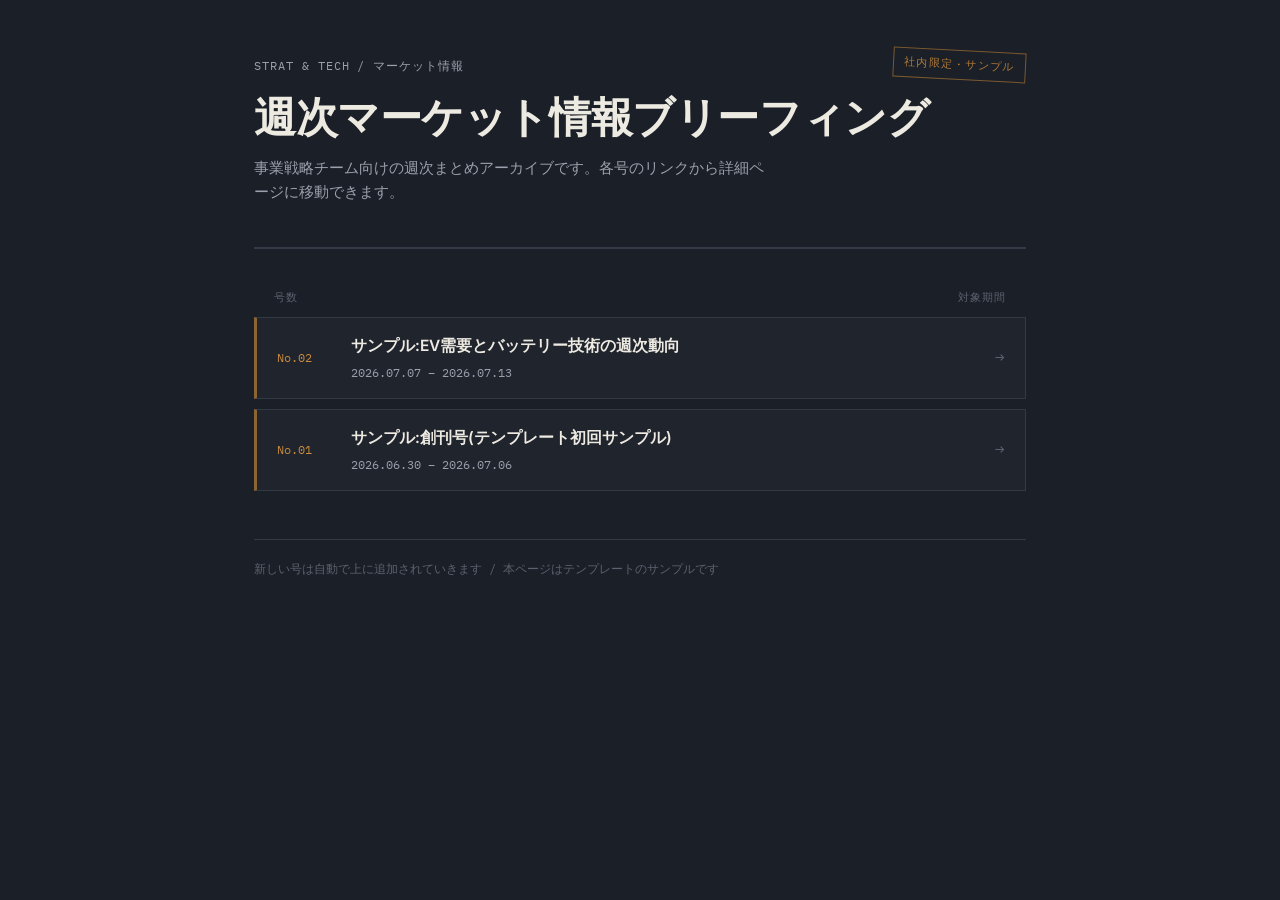
==== index.html @ c2894386 "Add files via upload" ====
<!DOCTYPE html>
<html lang="ja">
<head>
<meta charset="UTF-8">
<meta name="viewport" content="width=device-width, initial-scale=1.0">
<title>マーケット情報ブリーフィング — アーカイブ</title>
<style>
  @import url('https://fonts.googleapis.com/css2?family=Source+Serif+4:wght@400;600;700&family=IBM+Plex+Mono:wght@400;500&family=Inter:wght@400;500;600&display=swap');

  :root{
    --bg: #1B1F27;
    --bg-panel: #20242D;
    --bg-panel-hover: #262B35;
    --text: #EDEAE2;
    --text-dim: #9AA0AC;
    --text-faint: #5B616E;
    --accent: #C98A3D;
    --accent-dim: #8C6432;
    --rule: #343A45;
  }

  *{ box-sizing:border-box; }

  body{
    margin:0;
    background:var(--bg);
    color:var(--text);
    font-family:'Inter', -apple-system, sans-serif;
    line-height:1.6;
    -webkit-font-smoothing:antialiased;
  }

  .wrap{
    max-width:820px;
    margin:0 auto;
    padding:56px 24px 96px;
  }

  .masthead{
    position:relative;
    border-bottom:2px solid var(--rule);
    padding-bottom:28px;
    margin-bottom:40px;
  }

  .stamp{
    position:absolute;
    top:-6px;
    right:0;
    border:1px solid var(--accent-dim);
    color:var(--accent);
    font-family:'IBM Plex Mono', monospace;
    font-size:11px;
    letter-spacing:0.12em;
    padding:5px 10px;
    transform:rotate(3deg);
    opacity:0.85;
  }

  .eyebrow{
    font-family:'IBM Plex Mono', monospace;
    font-size:12px;
    letter-spacing:0.08em;
    color:var(--text-dim);
    text-transform:uppercase;
    margin-bottom:18px;
  }

  h1{
    font-family:'Source Serif 4', serif;
    font-weight:700;
    font-size:clamp(30px, 5vw, 42px);
    line-height:1.15;
    margin:0 0 10px;
    letter-spacing:-0.01em;
  }

  .subtitle{
    font-size:15px;
    color:var(--text-dim);
    max-width:520px;
  }

  .list-head{
    display:flex;
    justify-content:space-between;
    align-items:baseline;
    font-family:'IBM Plex Mono', monospace;
    font-size:11px;
    letter-spacing:0.1em;
    color:var(--text-faint);
    text-transform:uppercase;
    padding:0 20px 10px;
  }

  .issue-list{
    display:flex;
    flex-direction:column;
    gap:10px;
  }

  .issue{
    display:flex;
    align-items:center;
    gap:18px;
    background:var(--bg-panel);
    border:1px solid var(--rule);
    border-left:3px solid var(--accent-dim);
    padding:16px 20px;
    text-decoration:none;
    color:inherit;
    transition:border-color .15s ease, background .15s ease, transform .1s ease;
  }

  .issue:hover{
    border-left-color:var(--accent);
    background:var(--bg-panel-hover);
    transform:translateX(2px);
  }

  .issue-no{
    font-family:'IBM Plex Mono', monospace;
    font-size:12px;
    color:var(--accent);
    width:56px;
    flex-shrink:0;
  }

  .issue-main{ flex:1; min-width:0; }

  .issue-title{
    font-weight:600;
    font-size:15.5px;
    margin-bottom:4px;
  }

  .issue-range{
    font-family:'IBM Plex Mono', monospace;
    font-size:12px;
    color:var(--text-dim);
  }

  .issue-arrow{
    font-family:'IBM Plex Mono', monospace;
    color:var(--text-faint);
    font-size:16px;
  }

  footer{
    border-top:1px solid var(--rule);
    margin-top:48px;
    padding-top:20px;
    font-family:'IBM Plex Mono', monospace;
    font-size:11.5px;
    color:var(--text-faint);
  }

  @media (max-width:560px){
    .wrap{ padding:36px 18px 72px; }
    .stamp{ position:static; display:inline-block; margin-bottom:16px; transform:none; }
    .issue{ flex-wrap:wrap; }
  }
</style>
</head>
<body>
<div class="wrap">

  <div class="masthead">
    <div class="stamp">社内限定・サンプル</div>
    <div class="eyebrow">Strat &amp; Tech / マーケット情報</div>
    <h1>週次マーケット情報ブリーフィング</h1>
    <p class="subtitle">事業戦略チーム向けの週次まとめアーカイブです。各号のリンクから詳細ページに移動できます。</p>
  </div>

  <div class="list-head">
    <span>号数</span>
    <span>対象期間</span>
  </div>

  <div class="issue-list">
    <a class="issue" href="pages/2026-07-13.html">
      <span class="issue-no">No.02</span>
      <span class="issue-main">
        <div class="issue-title">サンプル:EV需要とバッテリー技術の週次動向</div>
        <div class="issue-range">2026.07.07 – 2026.07.13</div>
      </span>
      <span class="issue-arrow">→</span>
    </a>
    <a class="issue" href="pages/2026-07-06.html">
      <span class="issue-no">No.01</span>
      <span class="issue-main">
        <div class="issue-title">サンプル:創刊号(テンプレート初回サンプル)</div>
        <div class="issue-range">2026.06.30 – 2026.07.06</div>
      </span>
      <span class="issue-arrow">→</span>
    </a>
  </div>

  <footer>
    新しい号は自動で上に追加されていきます / 本ページはテンプレートのサンプルです
  </footer>

</div>
</body>
</html>
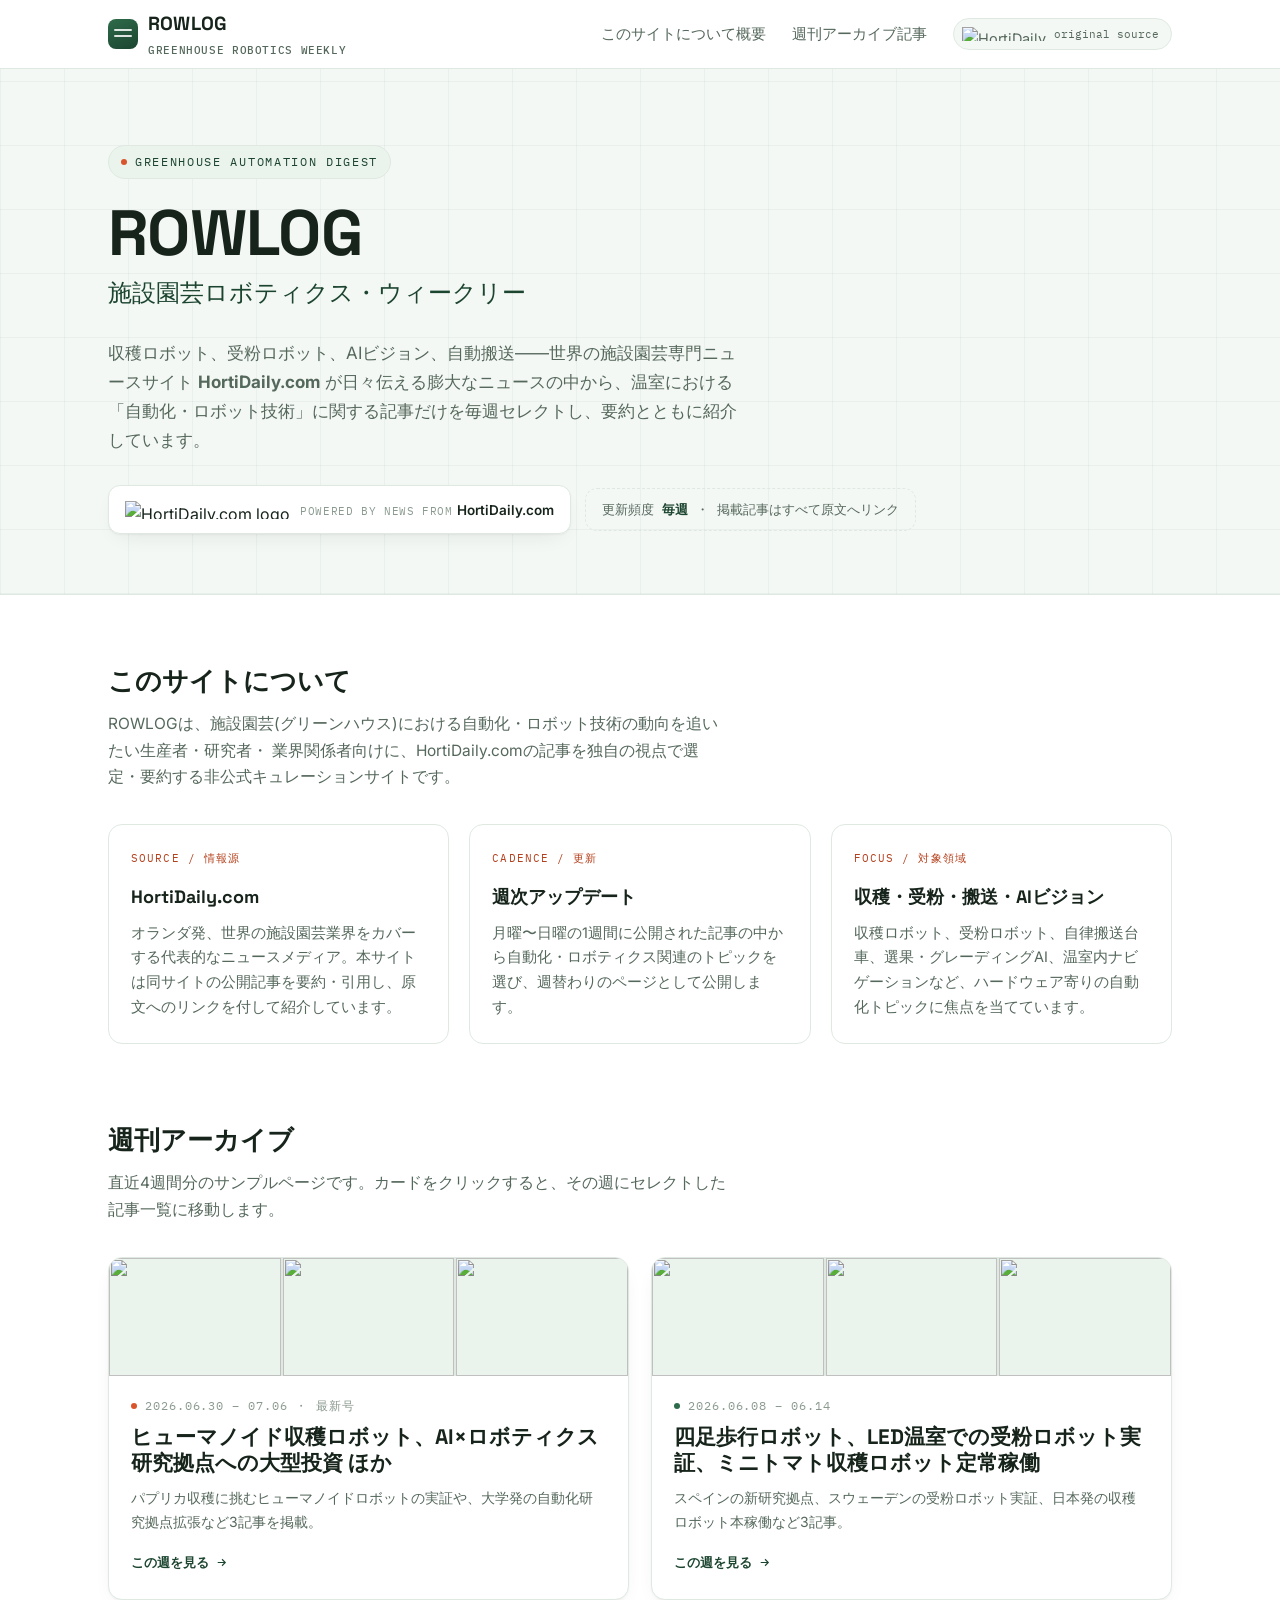
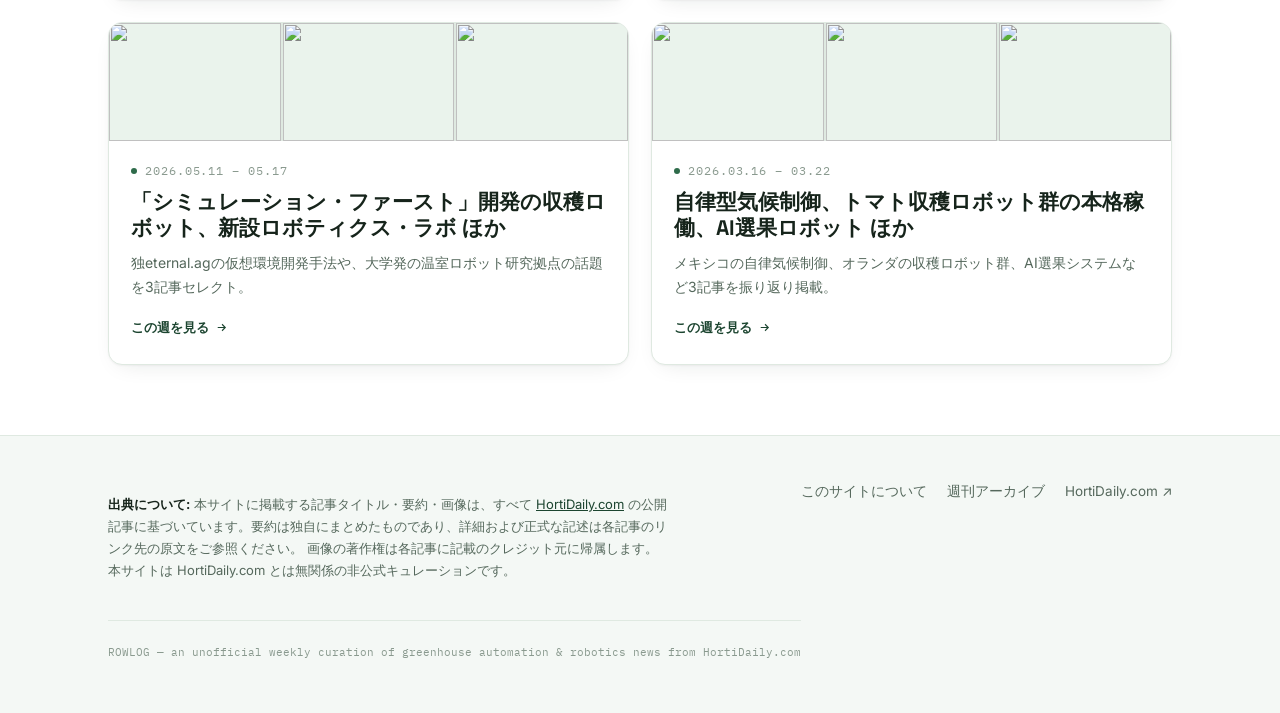
==== commit 12c64d58: "Add files via upload" ====
--- a/index.html
+++ b/index.html
@@ -3,203 +3,169 @@
 <head>
 <meta charset="UTF-8">
 <meta name="viewport" content="width=device-width, initial-scale=1.0">
-<title>マーケット情報ブリーフィング — アーカイブ</title>
-<style>
-  @import url('https://fonts.googleapis.com/css2?family=Source+Serif+4:wght@400;600;700&family=IBM+Plex+Mono:wght@400;500&family=Inter:wght@400;500;600&display=swap');
-
-  :root{
-    --bg: #1B1F27;
-    --bg-panel: #20242D;
-    --bg-panel-hover: #262B35;
-    --text: #EDEAE2;
-    --text-dim: #9AA0AC;
-    --text-faint: #5B616E;
-    --accent: #C98A3D;
-    --accent-dim: #8C6432;
-    --rule: #343A45;
-  }
-
-  *{ box-sizing:border-box; }
-
-  body{
-    margin:0;
-    background:var(--bg);
-    color:var(--text);
-    font-family:'Inter', -apple-system, sans-serif;
-    line-height:1.6;
-    -webkit-font-smoothing:antialiased;
-  }
-
-  .wrap{
-    max-width:820px;
-    margin:0 auto;
-    padding:56px 24px 96px;
-  }
-
-  .masthead{
-    position:relative;
-    border-bottom:2px solid var(--rule);
-    padding-bottom:28px;
-    margin-bottom:40px;
-  }
-
-  .stamp{
-    position:absolute;
-    top:-6px;
-    right:0;
-    border:1px solid var(--accent-dim);
-    color:var(--accent);
-    font-family:'IBM Plex Mono', monospace;
-    font-size:11px;
-    letter-spacing:0.12em;
-    padding:5px 10px;
-    transform:rotate(3deg);
-    opacity:0.85;
-  }
-
-  .eyebrow{
-    font-family:'IBM Plex Mono', monospace;
-    font-size:12px;
-    letter-spacing:0.08em;
-    color:var(--text-dim);
-    text-transform:uppercase;
-    margin-bottom:18px;
-  }
-
-  h1{
-    font-family:'Source Serif 4', serif;
-    font-weight:700;
-    font-size:clamp(30px, 5vw, 42px);
-    line-height:1.15;
-    margin:0 0 10px;
-    letter-spacing:-0.01em;
-  }
-
-  .subtitle{
-    font-size:15px;
-    color:var(--text-dim);
-    max-width:520px;
-  }
-
-  .list-head{
-    display:flex;
-    justify-content:space-between;
-    align-items:baseline;
-    font-family:'IBM Plex Mono', monospace;
-    font-size:11px;
-    letter-spacing:0.1em;
-    color:var(--text-faint);
-    text-transform:uppercase;
-    padding:0 20px 10px;
-  }
-
-  .issue-list{
-    display:flex;
-    flex-direction:column;
-    gap:10px;
-  }
-
-  .issue{
-    display:flex;
-    align-items:center;
-    gap:18px;
-    background:var(--bg-panel);
-    border:1px solid var(--rule);
-    border-left:3px solid var(--accent-dim);
-    padding:16px 20px;
-    text-decoration:none;
-    color:inherit;
-    transition:border-color .15s ease, background .15s ease, transform .1s ease;
-  }
-
-  .issue:hover{
-    border-left-color:var(--accent);
-    background:var(--bg-panel-hover);
-    transform:translateX(2px);
-  }
-
-  .issue-no{
-    font-family:'IBM Plex Mono', monospace;
-    font-size:12px;
-    color:var(--accent);
-    width:56px;
-    flex-shrink:0;
-  }
-
-  .issue-main{ flex:1; min-width:0; }
-
-  .issue-title{
-    font-weight:600;
-    font-size:15.5px;
-    margin-bottom:4px;
-  }
-
-  .issue-range{
-    font-family:'IBM Plex Mono', monospace;
-    font-size:12px;
-    color:var(--text-dim);
-  }
-
-  .issue-arrow{
-    font-family:'IBM Plex Mono', monospace;
-    color:var(--text-faint);
-    font-size:16px;
-  }
-
-  footer{
-    border-top:1px solid var(--rule);
-    margin-top:48px;
-    padding-top:20px;
-    font-family:'IBM Plex Mono', monospace;
-    font-size:11.5px;
-    color:var(--text-faint);
-  }
-
-  @media (max-width:560px){
-    .wrap{ padding:36px 18px 72px; }
-    .stamp{ position:static; display:inline-block; margin-bottom:16px; transform:none; }
-    .issue{ flex-wrap:wrap; }
-  }
-</style>
+<title>ROWLOG — 温室ロボティクス ウィークリー | HortiDaily発 施設園芸オートメーション キュレーション</title>
+<meta name="description" content="世界の施設園芸ニュースサイト HortiDaily.com が伝える収穫ロボット・受粉ロボット・AIビジョンなど、温室の自動化とロボット技術に関するニュースだけを毎週セレクトして紹介するキュレーションサイトです。">
+<link rel="preconnect" href="https://fonts.googleapis.com">
+<link rel="preconnect" href="https://fonts.gstatic.com" crossorigin>
+<link href="https://fonts.googleapis.com/css2?family=Space+Grotesk:wght@500;700&family=Inter:wght@400;500;600&family=IBM+Plex+Mono:wght@500;600&display=swap" rel="stylesheet">
+<link rel="stylesheet" href="style.css">
 </head>
 <body>
-<div class="wrap">
 
-  <div class="masthead">
-    <div class="stamp">社内限定・サンプル</div>
-    <div class="eyebrow">Strat &amp; Tech / マーケット情報</div>
-    <h1>週次マーケット情報ブリーフィング</h1>
-    <p class="subtitle">事業戦略チーム向けの週次まとめアーカイブです。各号のリンクから詳細ページに移動できます。</p>
+<header class="site-nav">
+  <div class="wrap">
+    <a class="brand" href="index.html">
+      <span class="brand-mark" aria-hidden="true"></span>
+      <span>ROWLOG<small>Greenhouse Robotics Weekly</small></span>
+    </a>
+    <nav class="nav-links">
+      <a href="#about"><span class="full">このサイトについて</span><span aria-hidden="true" class="mobile-only">概要</span></a>
+      <a href="#archive"><span class="full">週刊アーカイブ</span><span aria-hidden="true" class="mobile-only">記事</span></a>
+      <a class="src-badge" href="https://www.hortidaily.com/" target="_blank" rel="noopener">
+        <img src="https://www.hortidaily.com/dist/img/hd-com/logo.svg" alt="HortiDaily">
+        <span>original source</span>
+      </a>
+    </nav>
   </div>
+</header>
 
-  <div class="list-head">
-    <span>号数</span>
-    <span>対象期間</span>
+<section class="hero">
+  <div class="wrap">
+    <span class="eyebrow">Greenhouse Automation Digest</span>
+    <h1>ROWLOG</h1>
+    <p class="h1-sub">施設園芸ロボティクス・ウィークリー</p>
+    <p class="lede">
+      収穫ロボット、受粉ロボット、AIビジョン、自動搬送——世界の施設園芸専門ニュースサイト
+      <strong>HortiDaily.com</strong> が日々伝える膨大なニュースの中から、温室における
+      「自動化・ロボット技術」に関する記事だけを毎週セレクトし、要約とともに紹介しています。
+    </p>
+    <div class="hero-meta">
+      <a class="source-pill" href="https://www.hortidaily.com/" target="_blank" rel="noopener">
+        <img src="https://www.hortidaily.com/dist/img/hd-com/logo.svg" alt="HortiDaily.com logo">
+        <span>
+          <span class="l1">Powered by news from</span>
+          <span class="l2">HortiDaily.com</span>
+        </span>
+      </a>
+      <span class="cadence-pill">更新頻度 <b>毎週</b> ・ 掲載記事はすべて原文へリンク</span>
+    </div>
   </div>
+</section>
 
-  <div class="issue-list">
-    <a class="issue" href="pages/2026-07-13.html">
-      <span class="issue-no">No.02</span>
-      <span class="issue-main">
-        <div class="issue-title">サンプル:EV需要とバッテリー技術の週次動向</div>
-        <div class="issue-range">2026.07.07 – 2026.07.13</div>
-      </span>
-      <span class="issue-arrow">→</span>
-    </a>
-    <a class="issue" href="pages/2026-07-06.html">
-      <span class="issue-no">No.01</span>
-      <span class="issue-main">
-        <div class="issue-title">サンプル:創刊号(テンプレート初回サンプル)</div>
-        <div class="issue-range">2026.06.30 – 2026.07.06</div>
-      </span>
-      <span class="issue-arrow">→</span>
-    </a>
+<section class="about" id="about">
+  <div class="wrap">
+    <h2>このサイトについて</h2>
+    <p class="section-intro">
+      ROWLOGは、施設園芸(グリーンハウス)における自動化・ロボット技術の動向を追いたい生産者・研究者・
+      業界関係者向けに、HortiDaily.comの記事を独自の視点で選定・要約する非公式キュレーションサイトです。
+    </p>
+    <div class="feature-grid">
+      <div class="feature-card">
+        <span class="tag">Source / 情報源</span>
+        <h3>HortiDaily.com</h3>
+        <p>オランダ発、世界の施設園芸業界をカバーする代表的なニュースメディア。本サイトは同サイトの公開記事を要約・引用し、原文へのリンクを付して紹介しています。</p>
+      </div>
+      <div class="feature-card">
+        <span class="tag">Cadence / 更新</span>
+        <h3>週次アップデート</h3>
+        <p>月曜〜日曜の1週間に公開された記事の中から自動化・ロボティクス関連のトピックを選び、週替わりのページとして公開します。</p>
+      </div>
+      <div class="feature-card">
+        <span class="tag">Focus / 対象領域</span>
+        <h3>収穫・受粉・搬送・AIビジョン</h3>
+        <p>収穫ロボット、受粉ロボット、自律搬送台車、選果・グレーディングAI、温室内ナビゲーションなど、ハードウェア寄りの自動化トピックに焦点を当てています。</p>
+      </div>
+    </div>
   </div>
+</section>
 
-  <footer>
-    新しい号は自動で上に追加されていきます / 本ページはテンプレートのサンプルです
-  </footer>
+<section class="archive" id="archive">
+  <div class="wrap">
+    <h2>週刊アーカイブ</h2>
+    <p class="section-intro">直近4週間分のサンプルページです。カードをクリックすると、その週にセレクトした記事一覧に移動します。</p>
 
-</div>
+    <div class="week-grid">
+
+      <a class="week-card is-latest" href="pages/2026-06-30.html">
+        <div class="thumbstrip">
+          <img src="https://www.hortidaily.com/remote/https/agfstorage.blob.core.windows.net/misc/GN_nl/2026/07/03/HumanoidRobotHarvestHousemetJohn.jpeg?preset=ContentCustom" alt="" loading="lazy">
+          <img src="https://www.hortidaily.com/remote/https/agfstorage.blob.core.windows.net/misc/HD_com/2026/06/26/BL1.jpg?preset=ContentFullSmall" alt="" loading="lazy">
+          <img src="https://www.hortidaily.com/remote/https/agfstorage.blob.core.windows.net/misc/HD_com/2026/06/12/WVU.jpg?preset=ContentFullSmall" alt="" loading="lazy">
+        </div>
+        <div class="wc-body">
+          <span class="wc-label"><span class="dot"></span>2026.06.30 – 07.06 ・ 最新号</span>
+          <h3>ヒューマノイド収穫ロボット、AI×ロボティクス研究拠点への大型投資 ほか</h3>
+          <p>パプリカ収穫に挑むヒューマノイドロボットの実証や、大学発の自動化研究拠点拡張など3記事を掲載。</p>
+          <span class="wc-cta">この週を見る <svg viewBox="0 0 24 24" fill="none" stroke="currentColor" stroke-width="2"><path d="M5 12h14M13 6l6 6-6 6"/></svg></span>
+        </div>
+      </a>
+
+      <a class="week-card" href="pages/2026-06-08.html">
+        <div class="thumbstrip">
+          <img src="https://www.hortidaily.com/remote/https/agfstorage.blob.core.windows.net/misc/StockPhotos/Greenhouses/GreenHouse_FP_img_0075.jpg?preset=OgImage" alt="" loading="lazy">
+          <img src="https://www.hortidaily.com/remote/https/agfstorage.blob.core.windows.net/misc/HD_com/2026/06/04/robot2.jpg?preset=ContentFullSmall" alt="" loading="lazy">
+          <img src="https://www.hortidaily.com/remote/https/agfstorage.blob.core.windows.net/misc/HD_com/2026/06/01/tokuiten-harvest-robot-greenhouse.jpg?preset=ContentFullSmall" alt="" loading="lazy">
+        </div>
+        <div class="wc-body">
+          <span class="wc-label"><span class="dot"></span>2026.06.08 – 06.14</span>
+          <h3>四足歩行ロボット、LED温室での受粉ロボット実証、ミニトマト収穫ロボット定常稼働</h3>
+          <p>スペインの新研究拠点、スウェーデンの受粉ロボット実証、日本発の収穫ロボット本稼働など3記事。</p>
+          <span class="wc-cta">この週を見る <svg viewBox="0 0 24 24" fill="none" stroke="currentColor" stroke-width="2"><path d="M5 12h14M13 6l6 6-6 6"/></svg></span>
+        </div>
+      </a>
+
+      <a class="week-card" href="pages/2026-05-11.html">
+        <div class="thumbstrip">
+          <img src="https://www.hortidaily.com/remote/https/agfstorage.blob.core.windows.net/misc/HD_com/2026/05/12/harvester.jpg?preset=ContentFullSmall" alt="" loading="lazy">
+          <img src="https://www.hortidaily.com/remote/https/agfstorage.blob.core.windows.net/misc/HD_com/2026/04/01/BL.jpg?preset=SidebarArticleSmall" alt="" loading="lazy">
+          <img src="https://www.hortidaily.com/remote/https/agfstorage.blob.core.windows.net/misc/HD_com/2026/04/07/wur.jpg?preset=SidebarArticleSmall" alt="" loading="lazy">
+        </div>
+        <div class="wc-body">
+          <span class="wc-label"><span class="dot"></span>2026.05.11 – 05.17</span>
+          <h3>「シミュレーション・ファースト」開発の収穫ロボット、新設ロボティクス・ラボ ほか</h3>
+          <p>独eternal.agの仮想環境開発手法や、大学発の温室ロボット研究拠点の話題を3記事セレクト。</p>
+          <span class="wc-cta">この週を見る <svg viewBox="0 0 24 24" fill="none" stroke="currentColor" stroke-width="2"><path d="M5 12h14M13 6l6 6-6 6"/></svg></span>
+        </div>
+      </a>
+
+      <a class="week-card" href="pages/2026-03-16.html">
+        <div class="thumbstrip">
+          <img src="https://www.hortidaily.com/remote/https/agfstorage.blob.core.windows.net/misc/HD_com/2026/03/20/K.png?preset=SidebarArticleSmall" alt="" loading="lazy">
+          <img src="https://www.hortidaily.com/remote/https/agfstorage.blob.core.windows.net/misc/HD_com/2023/04/19/four.jpg?preset=ContentCustom" alt="" loading="lazy">
+          <img src="https://www.hortidaily.com/remote/https/agfstorage.blob.core.windows.net/misc/FP_com/2025/06/13/131-8.jpg?preset=ContentFullSmall" alt="" loading="lazy">
+        </div>
+        <div class="wc-body">
+          <span class="wc-label"><span class="dot"></span>2026.03.16 – 03.22</span>
+          <h3>自律型気候制御、トマト収穫ロボット群の本格稼働、AI選果ロボット ほか</h3>
+          <p>メキシコの自律気候制御、オランダの収穫ロボット群、AI選果システムなど3記事を振り返り掲載。</p>
+          <span class="wc-cta">この週を見る <svg viewBox="0 0 24 24" fill="none" stroke="currentColor" stroke-width="2"><path d="M5 12h14M13 6l6 6-6 6"/></svg></span>
+        </div>
+      </a>
+
+    </div>
+  </div>
+</section>
+
+<footer class="site-footer">
+  <div class="wrap-outer">
+  <div class="wrap">
+    <p class="footer-note">
+      <strong>出典について:</strong> 本サイトに掲載する記事タイトル・要約・画像は、すべて
+      <a href="https://www.hortidaily.com/" target="_blank" rel="noopener" style="color:var(--green-deep);">HortiDaily.com</a>
+      の公開記事に基づいています。要約は独自にまとめたものであり、詳細および正式な記述は各記事のリンク先の原文をご参照ください。
+      画像の著作権は各記事に記載のクレジット元に帰属します。本サイトは HortiDaily.com とは無関係の非公式キュレーションです。
+    </p>
+    <div class="footer-links">
+      <a href="#about">このサイトについて</a>
+      <a href="#archive">週刊アーカイブ</a>
+      <a href="https://www.hortidaily.com/" target="_blank" rel="noopener">HortiDaily.com ↗</a>
+    </div>
+  </div>
+  <div class="wrap">
+    <p class="copyright">ROWLOG — an unofficial weekly curation of greenhouse automation &amp; robotics news from HortiDaily.com</p>
+  </div>
+  </div>
+</footer>
+
 </body>
 </html>
--- a/style.css
+++ b/style.css
@@ -0,0 +1,339 @@
+/* ==========================================================================
+   ROWLOG — 温室ロボティクス ウィークリー
+   Design tokens
+   ========================================================================== */
+:root{
+  --bg:            #ffffff;
+  --bg-soft:       #f4f8f5;
+  --glass:         #eaf3ec;
+  --line:          #dfe9e1;
+  --ink:           #16241b;
+  --ink-soft:      #55685c;
+  --ink-faint:     #8a9a8f;
+  --green:         #2e6b4a;
+  --green-deep:    #1c4530;
+  --harvest:       #d9542a;
+  --harvest-deep:  #b5401d;
+
+  --font-display: 'Space Grotesk', 'Hiragino Sans', sans-serif;
+  --font-body:    'Inter', 'Hiragino Sans', sans-serif;
+  --font-mono:    'IBM Plex Mono', monospace;
+
+  --radius: 14px;
+  --shadow: 0 1px 2px rgba(22,36,27,.04), 0 8px 24px -12px rgba(22,36,27,.14);
+  --shadow-hover: 0 1px 2px rgba(22,36,27,.05), 0 18px 36px -14px rgba(22,36,27,.22);
+}
+
+*{box-sizing:border-box;}
+html{scroll-behavior:smooth;}
+body{
+  margin:0;
+  background:var(--bg);
+  color:var(--ink);
+  font-family:var(--font-body);
+  font-size:16px;
+  line-height:1.7;
+  -webkit-font-smoothing:antialiased;
+}
+img{max-width:100%;display:block;}
+a{color:inherit;}
+.wrap{max-width:1120px;margin:0 auto;padding:0 28px;}
+
+/* Reduced motion */
+@media (prefers-reduced-motion: reduce){
+  html{scroll-behavior:auto;}
+  *{animation-duration:.001ms !important;transition-duration:.001ms !important;}
+}
+
+/* focus visibility */
+a:focus-visible,button:focus-visible{
+  outline:2px solid var(--harvest);
+  outline-offset:3px;
+  border-radius:4px;
+}
+
+/* ==========================================================================
+   Nav
+   ========================================================================== */
+.site-nav{
+  border-bottom:1px solid var(--line);
+  background:rgba(255,255,255,.9);
+  backdrop-filter:saturate(1.2) blur(6px);
+  position:sticky;top:0;z-index:20;
+}
+.site-nav .wrap{
+  display:flex;align-items:center;justify-content:space-between;
+  height:68px;
+}
+.brand{
+  display:flex;align-items:center;gap:10px;
+  font-family:var(--font-display);
+  font-weight:700;
+  font-size:19px;
+  letter-spacing:.01em;
+  text-decoration:none;
+  color:var(--ink);
+}
+.brand .brand-mark{
+  width:30px;height:30px;border-radius:8px;
+  background:linear-gradient(155deg,var(--green) 0%,var(--green-deep) 100%);
+  position:relative;flex:none;
+}
+.brand .brand-mark::before,
+.brand .brand-mark::after{
+  content:"";position:absolute;left:6px;right:6px;height:2px;
+  background:rgba(255,255,255,.85);border-radius:2px;
+}
+.brand .brand-mark::before{top:10px;}
+.brand .brand-mark::after{top:16px;width:60%;}
+.brand small{
+  display:block;font-family:var(--font-mono);font-weight:500;
+  font-size:10.5px;letter-spacing:.06em;color:var(--ink-soft);
+  text-transform:uppercase;margin-top:1px;
+}
+.nav-links{display:flex;align-items:center;gap:26px;font-size:14.5px;}
+.nav-links a{text-decoration:none;color:var(--ink-soft);}
+.nav-links a:hover{color:var(--green-deep);}
+.nav-links .src-badge{
+  display:flex;align-items:center;gap:8px;
+  padding:6px 12px 6px 8px;border:1px solid var(--line);border-radius:999px;
+  background:var(--bg-soft);text-decoration:none;
+}
+.nav-links .src-badge img{height:14px;width:auto;}
+.nav-links .src-badge span{font-family:var(--font-mono);font-size:11px;color:var(--ink-soft);}
+
+/* ==========================================================================
+   Hero
+   ========================================================================== */
+.hero{
+  position:relative;
+  padding:76px 0 60px;
+  overflow:hidden;
+  background:
+    repeating-linear-gradient(90deg, rgba(46,107,74,.055) 0 1px, transparent 1px 64px),
+    repeating-linear-gradient(0deg, rgba(46,107,74,.055) 0 1px, transparent 1px 64px),
+    var(--bg-soft);
+  border-bottom:1px solid var(--line);
+}
+.eyebrow{
+  display:inline-flex;align-items:center;gap:8px;
+  font-family:var(--font-mono);font-size:12px;letter-spacing:.14em;
+  text-transform:uppercase;color:var(--green-deep);
+  background:var(--glass);border:1px solid var(--line);
+  padding:6px 12px;border-radius:999px;margin-bottom:22px;
+}
+.eyebrow::before{
+  content:"";width:6px;height:6px;border-radius:50%;
+  background:var(--harvest);flex:none;
+}
+.hero h1{
+  font-family:var(--font-display);
+  font-weight:700;
+  font-size:clamp(40px,6vw,64px);
+  line-height:1.02;
+  letter-spacing:-.01em;
+  margin:0 0 6px;
+  color:var(--ink);
+}
+.hero .h1-sub{
+  font-family:var(--font-display);
+  font-weight:500;
+  font-size:clamp(18px,2.4vw,24px);
+  color:var(--green-deep);
+  margin:0 0 26px;
+}
+.hero p.lede{
+  max-width:640px;
+  font-size:17px;
+  color:var(--ink-soft);
+  margin:0 0 30px;
+}
+.hero-meta{
+  display:flex;flex-wrap:wrap;gap:14px;align-items:center;
+}
+.source-pill{
+  display:inline-flex;align-items:center;gap:10px;
+  background:#fff;border:1px solid var(--line);border-radius:12px;
+  padding:10px 16px;box-shadow:var(--shadow);text-decoration:none;
+}
+.source-pill img{height:18px;width:auto;}
+.source-pill .l1{font-size:10.5px;font-family:var(--font-mono);color:var(--ink-faint);letter-spacing:.06em;text-transform:uppercase;}
+.source-pill .l2{font-size:13.5px;font-weight:600;color:var(--ink);}
+.cadence-pill{
+  display:inline-flex;align-items:center;gap:8px;
+  font-family:var(--font-mono);font-size:12.5px;color:var(--ink-soft);
+  border:1px dashed var(--line);border-radius:12px;padding:10px 16px;
+}
+.cadence-pill b{color:var(--green-deep);font-weight:700;}
+
+/* ==========================================================================
+   About / feature strip
+   ========================================================================== */
+.about{padding:64px 0;}
+.about h2, .archive h2{
+  font-family:var(--font-display);font-size:26px;font-weight:700;
+  margin:0 0 8px;
+}
+.section-intro{color:var(--ink-soft);max-width:620px;margin:0 0 34px;font-size:15.5px;}
+.feature-grid{
+  display:grid;grid-template-columns:repeat(3,1fr);gap:20px;
+}
+.feature-card{
+  border:1px solid var(--line);border-radius:var(--radius);
+  padding:24px 22px;background:#fff;
+}
+.feature-card .tag{
+  font-family:var(--font-mono);font-size:11px;letter-spacing:.1em;
+  text-transform:uppercase;color:var(--harvest-deep);margin-bottom:14px;display:block;
+}
+.feature-card h3{font-family:var(--font-display);font-size:18px;margin:0 0 8px;}
+.feature-card p{margin:0;color:var(--ink-soft);font-size:14.5px;}
+
+/* ==========================================================================
+   Archive grid (index)
+   ========================================================================== */
+.archive{padding:10px 0 70px;}
+.week-grid{display:grid;grid-template-columns:repeat(2,1fr);gap:22px;}
+.week-card{
+  display:block;text-decoration:none;color:var(--ink);
+  border:1px solid var(--line);border-radius:var(--radius);
+  background:#fff;overflow:hidden;
+  box-shadow:var(--shadow);
+  transition:transform .18s ease, box-shadow .18s ease, border-color .18s ease;
+}
+.week-card:hover{transform:translateY(-3px);box-shadow:var(--shadow-hover);border-color:#c9dccf;}
+.week-card .thumbstrip{display:grid;grid-template-columns:repeat(3,1fr);gap:2px;background:var(--line);}
+.week-card .thumbstrip img{width:100%;height:118px;object-fit:cover;background:var(--glass);}
+.week-card .wc-body{padding:20px 22px 24px;}
+.week-card .wc-label{
+  font-family:var(--font-mono);font-size:11.5px;letter-spacing:.08em;
+  text-transform:uppercase;color:var(--ink-faint);margin-bottom:8px;display:flex;gap:8px;align-items:center;
+}
+.week-card .wc-label .dot{width:6px;height:6px;border-radius:50%;background:var(--green);}
+.week-card.is-latest .wc-label .dot{background:var(--harvest);}
+.week-card h3{
+  font-family:var(--font-display);font-size:21px;margin:0 0 10px;line-height:1.25;
+}
+.week-card p{margin:0 0 14px;color:var(--ink-soft);font-size:14px;}
+.week-card .wc-cta{
+  font-family:var(--font-mono);font-size:12.5px;color:var(--green-deep);
+  display:inline-flex;align-items:center;gap:6px;font-weight:600;
+}
+.week-card .wc-cta svg{width:13px;height:13px;transition:transform .15s ease;}
+.week-card:hover .wc-cta svg{transform:translateX(3px);}
+
+/* ==========================================================================
+   Footer
+   ========================================================================== */
+.site-footer{
+  border-top:1px solid var(--line);
+  background:var(--bg-soft);
+  padding:44px 0 40px;
+}
+.site-footer .wrap{display:flex;justify-content:space-between;gap:30px;flex-wrap:wrap;}
+.footer-note{max-width:560px;font-size:13px;color:var(--ink-soft);}
+.footer-note strong{color:var(--ink);}
+.footer-links{display:flex;gap:20px;font-size:13.5px;flex-wrap:wrap;}
+.footer-links a{text-decoration:none;color:var(--ink-soft);}
+.footer-links a:hover{color:var(--green-deep);}
+.copyright{
+  font-family:var(--font-mono);font-size:11px;color:var(--ink-faint);
+  margin-top:26px;padding-top:22px;border-top:1px solid var(--line);
+}
+
+/* ==========================================================================
+   Weekly page
+   ========================================================================== */
+.week-hero{
+  padding:52px 0 44px;border-bottom:1px solid var(--line);background:var(--bg-soft);
+}
+.breadcrumb{
+  font-family:var(--font-mono);font-size:12.5px;color:var(--ink-faint);
+  margin-bottom:20px;display:flex;align-items:center;gap:8px;
+}
+.breadcrumb a{text-decoration:none;color:var(--ink-soft);}
+.breadcrumb a:hover{color:var(--green-deep);}
+.week-hero h1{
+  font-family:var(--font-display);font-weight:700;
+  font-size:clamp(30px,4.4vw,42px);margin:0 0 10px;letter-spacing:-.01em;
+}
+.week-hero .week-sub{color:var(--ink-soft);font-size:15.5px;max-width:600px;margin:0;}
+.week-stat{
+  display:inline-flex;gap:8px;align-items:center;margin-top:20px;
+  font-family:var(--font-mono);font-size:12px;color:var(--green-deep);
+  background:var(--glass);border:1px solid var(--line);padding:7px 13px;border-radius:999px;
+}
+
+.article-grid{
+  padding:52px 0 30px;
+  display:grid;grid-template-columns:repeat(3,1fr);gap:26px;
+}
+.article-card{
+  border:1px solid var(--line);border-radius:var(--radius);
+  background:#fff;overflow:hidden;box-shadow:var(--shadow);
+  display:flex;flex-direction:column;
+  transition:transform .18s ease, box-shadow .18s ease, border-color .18s ease;
+}
+.article-card:hover{transform:translateY(-4px);box-shadow:var(--shadow-hover);border-color:#c9dccf;}
+.thumb-wrap{position:relative;aspect-ratio:16/10;background:var(--glass);overflow:hidden;}
+.thumb-wrap img{width:100%;height:100%;object-fit:cover;transition:transform .4s ease;}
+.article-card:hover .thumb-wrap img{transform:scale(1.045);}
+.row-tag{
+  position:absolute;top:12px;left:12px;
+  font-family:var(--font-mono);font-size:10.5px;letter-spacing:.08em;
+  color:#fff;background:rgba(22,36,27,.72);backdrop-filter:blur(2px);
+  padding:5px 9px;border-radius:6px;
+}
+.article-body{padding:20px 20px 22px;display:flex;flex-direction:column;gap:12px;flex:1;}
+.article-meta-top{
+  display:flex;justify-content:space-between;align-items:baseline;
+  font-family:var(--font-mono);font-size:11px;color:var(--ink-faint);letter-spacing:.03em;
+}
+.article-meta-top .co{color:var(--harvest-deep);font-weight:600;}
+.article-body h3{
+  font-family:var(--font-display);font-size:18px;line-height:1.32;margin:0;
+  color:var(--ink);
+}
+.article-body p{margin:0;font-size:13.8px;color:var(--ink-soft);flex:1;}
+.read-link{
+  margin-top:4px;display:inline-flex;align-items:center;gap:6px;
+  font-family:var(--font-mono);font-size:12px;font-weight:600;color:var(--green-deep);
+  text-decoration:none;
+}
+.read-link svg{width:12px;height:12px;transition:transform .15s ease;}
+.article-card:hover .read-link svg{transform:translateX(3px);}
+.card-link-overlay{position:absolute;inset:0;z-index:2;}
+
+.week-pager{
+  display:flex;justify-content:space-between;align-items:center;gap:16px;
+  padding:20px 0 66px;border-top:1px solid var(--line);margin-top:10px;
+}
+.pager-btn{
+  flex:1;display:flex;flex-direction:column;gap:4px;
+  padding:16px 18px;border:1px solid var(--line);border-radius:12px;
+  text-decoration:none;color:var(--ink);background:#fff;
+  transition:border-color .15s ease, transform .15s ease;
+}
+.pager-btn:hover{border-color:#c9dccf;transform:translateY(-2px);}
+.pager-btn.next{text-align:right;align-items:flex-end;}
+.pager-btn .pg-label{font-family:var(--font-mono);font-size:10.5px;color:var(--ink-faint);text-transform:uppercase;letter-spacing:.08em;}
+.pager-btn .pg-title{font-family:var(--font-display);font-size:15px;font-weight:600;}
+.pager-empty{flex:1;}
+
+/* ==========================================================================
+   Responsive
+   ========================================================================== */
+@media (max-width:860px){
+  .feature-grid{grid-template-columns:1fr;}
+  .week-grid{grid-template-columns:1fr;}
+  .article-grid{grid-template-columns:1fr;}
+  .nav-links{gap:14px;}
+  .nav-links a span.full{display:none;}
+}
+@media (max-width:560px){
+  .wrap{padding:0 18px;}
+  .site-nav .wrap{height:60px;}
+  .hero{padding:52px 0 40px;}
+  .week-pager{flex-direction:column;}
+  .site-footer .wrap{flex-direction:column;gap:18px;}
+}
